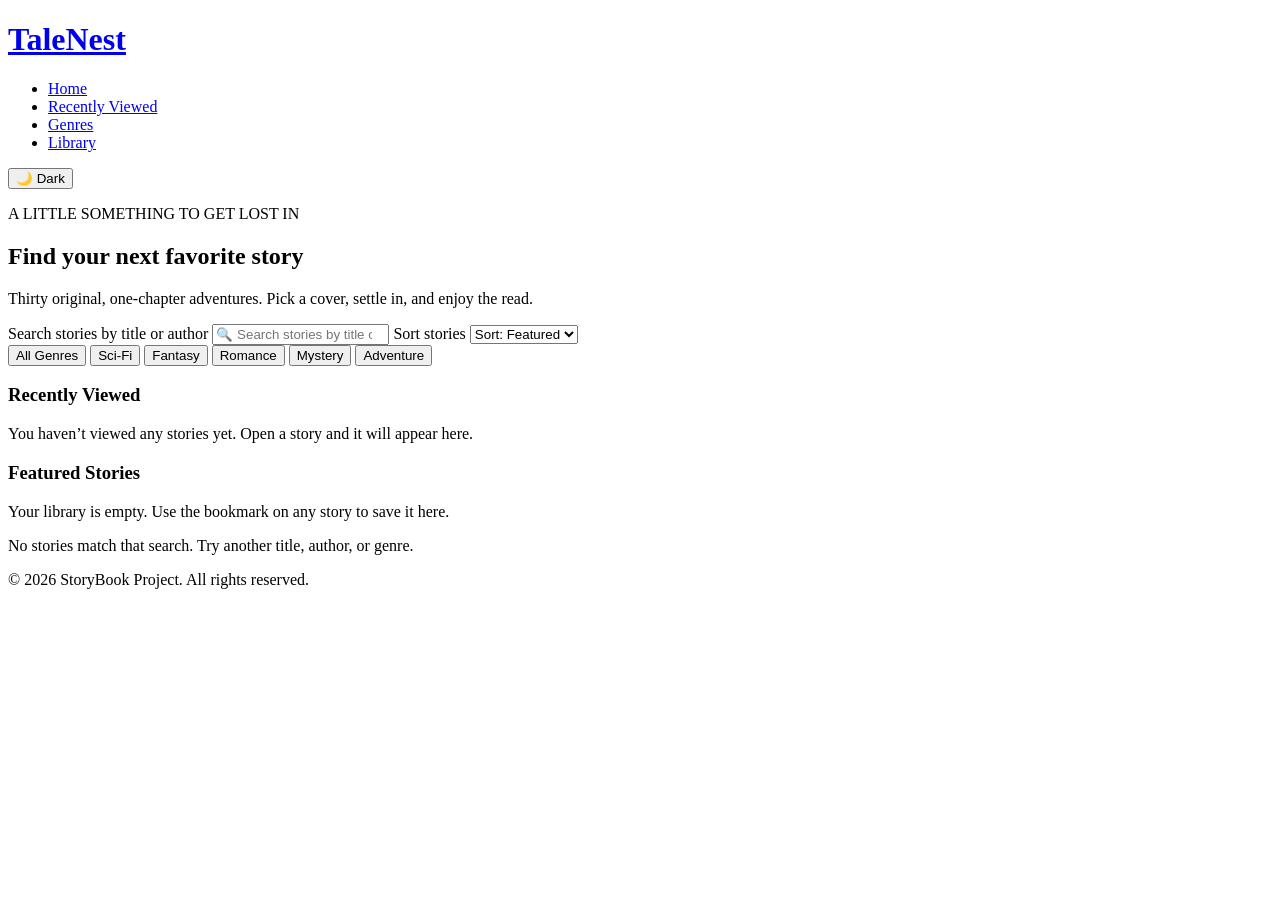
==== index.html @ 7dba5197 "Add files via upload" ====
<!DOCTYPE html>
<html lang="en">
<head>
  <meta charset="UTF-8">
  <meta name="viewport" content="width=device-width, initial-scale=1.0">
  <meta name="description" content="Browse a library of original single-chapter stories across five genres.">
  <title>StoryBook Library</title>
  <link rel="stylesheet" href="css/style.css?v=20261018">
</head>
<body>
  <header>
    <h1><a href="index.html">TaleNest</a></h1>
    <nav aria-label="Main navigation">
      <ul>
        <li><a href="#home" id="nav-home" class="active">Home</a></li>
        <li><a href="#recent" id="nav-recent">Recently Viewed</a></li>
        <li><a href="#genre-filter-container" id="nav-genres">Genres</a></li>
        <li><a href="#library" id="nav-library">Library</a></li>
      </ul>
      <button id="theme-toggle" type="button">🌙 Dark</button>
    </nav>
  </header>

  <main id="home">
    <section class="hero" id="hero-section">
      <p class="eyebrow">A LITTLE SOMETHING TO GET LOST IN</p>
      <h2>Find your next favorite story</h2>
      <p>Thirty original, one-chapter adventures. Pick a cover, settle in, and enjoy the read.</p>
    </section>

    <div class="search-container" id="search-container">
      <label class="visually-hidden" for="search-input">Search stories by title or author</label>
      <input type="search" id="search-input" placeholder="🔍 Search stories by title or author...">
      <label class="visually-hidden" for="sort-select">Sort stories</label>
      <select id="sort-select" aria-label="Sort stories">
        <option value="featured">Sort: Featured</option>
        <option value="title-asc">Title: A to Z</option>
        <option value="title-desc">Title: Z to A</option>
        <option value="author-asc">Author: A to Z</option>
        <option value="genre-asc">Genre: A to Z</option>
      </select>
    </div>

    <div id="genre-filter-container" class="genre-filter-bar hidden" aria-label="Filter by genre">
      <button class="genre-pill active" data-genre="all" type="button">All Genres</button>
      <button class="genre-pill" data-genre="Sci-Fi" type="button">Sci-Fi</button>
      <button class="genre-pill" data-genre="Fantasy" type="button">Fantasy</button>
      <button class="genre-pill" data-genre="Romance" type="button">Romance</button>
      <button class="genre-pill" data-genre="Mystery" type="button">Mystery</button>
      <button class="genre-pill" data-genre="Adventure" type="button">Adventure</button>
    </div>

    <section class="catalog-section hidden" id="recent-section" aria-labelledby="recent-title">
      <h3 id="recent-title">Recently Viewed</h3>
      <div class="book-grid" id="recent-grid"></div>
      <p id="empty-recent" class="empty-state hidden">You haven’t viewed any stories yet. Open a story and it will appear here.</p>
    </section>

    <section class="catalog-section" id="library" aria-labelledby="catalog-title">
      <h3 id="catalog-title">Featured Stories</h3>
      <div id="empty-library" class="empty-state hidden">
        <p>Your library is empty. Use the bookmark on any story to save it here.</p>
      </div>
      <div class="book-grid" id="book-grid" aria-live="polite"></div>
      <p id="no-results" class="empty-state hidden">No stories match that search. Try another title, author, or genre.</p>
    </section>
  </main>

  <footer>
    <p>&copy; 2026 StoryBook Project. All rights reserved.</p>
  </footer>

  <script src="js/script.js?v=12"></script>
</body>
</html>
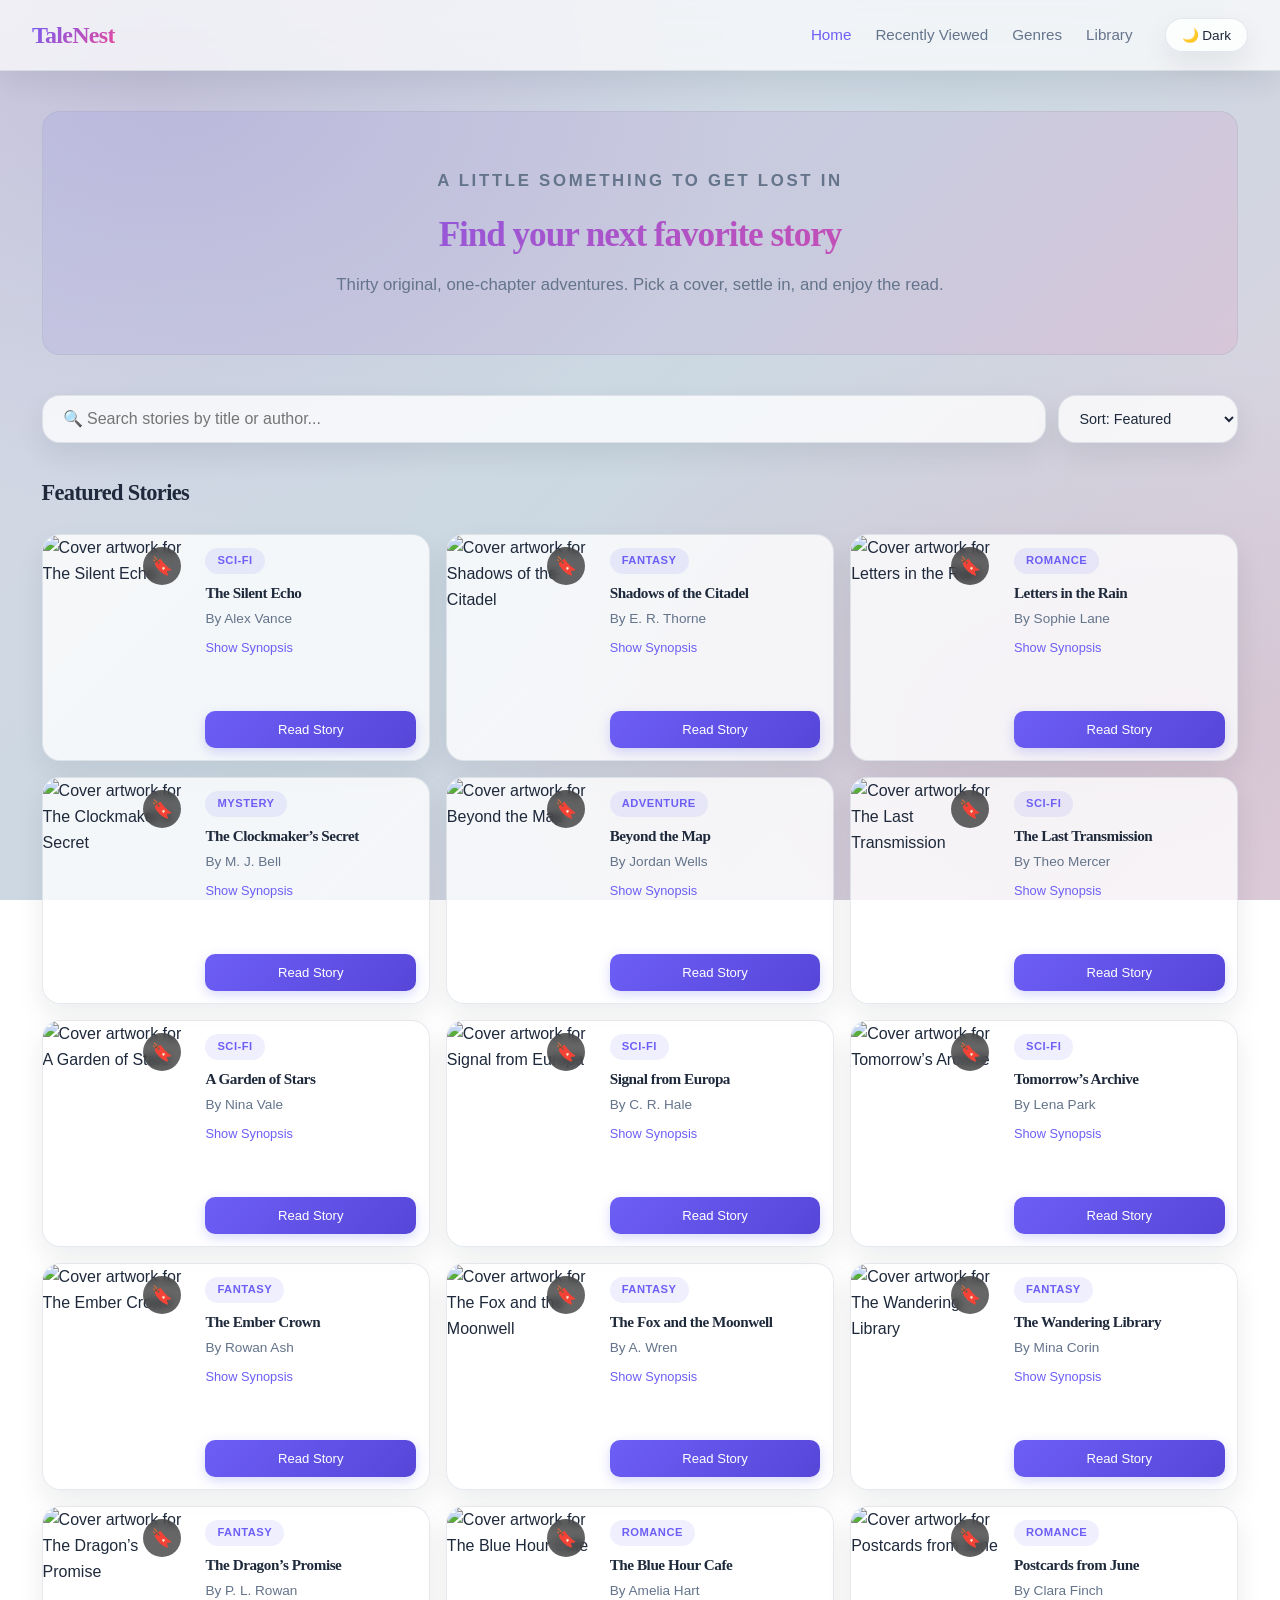
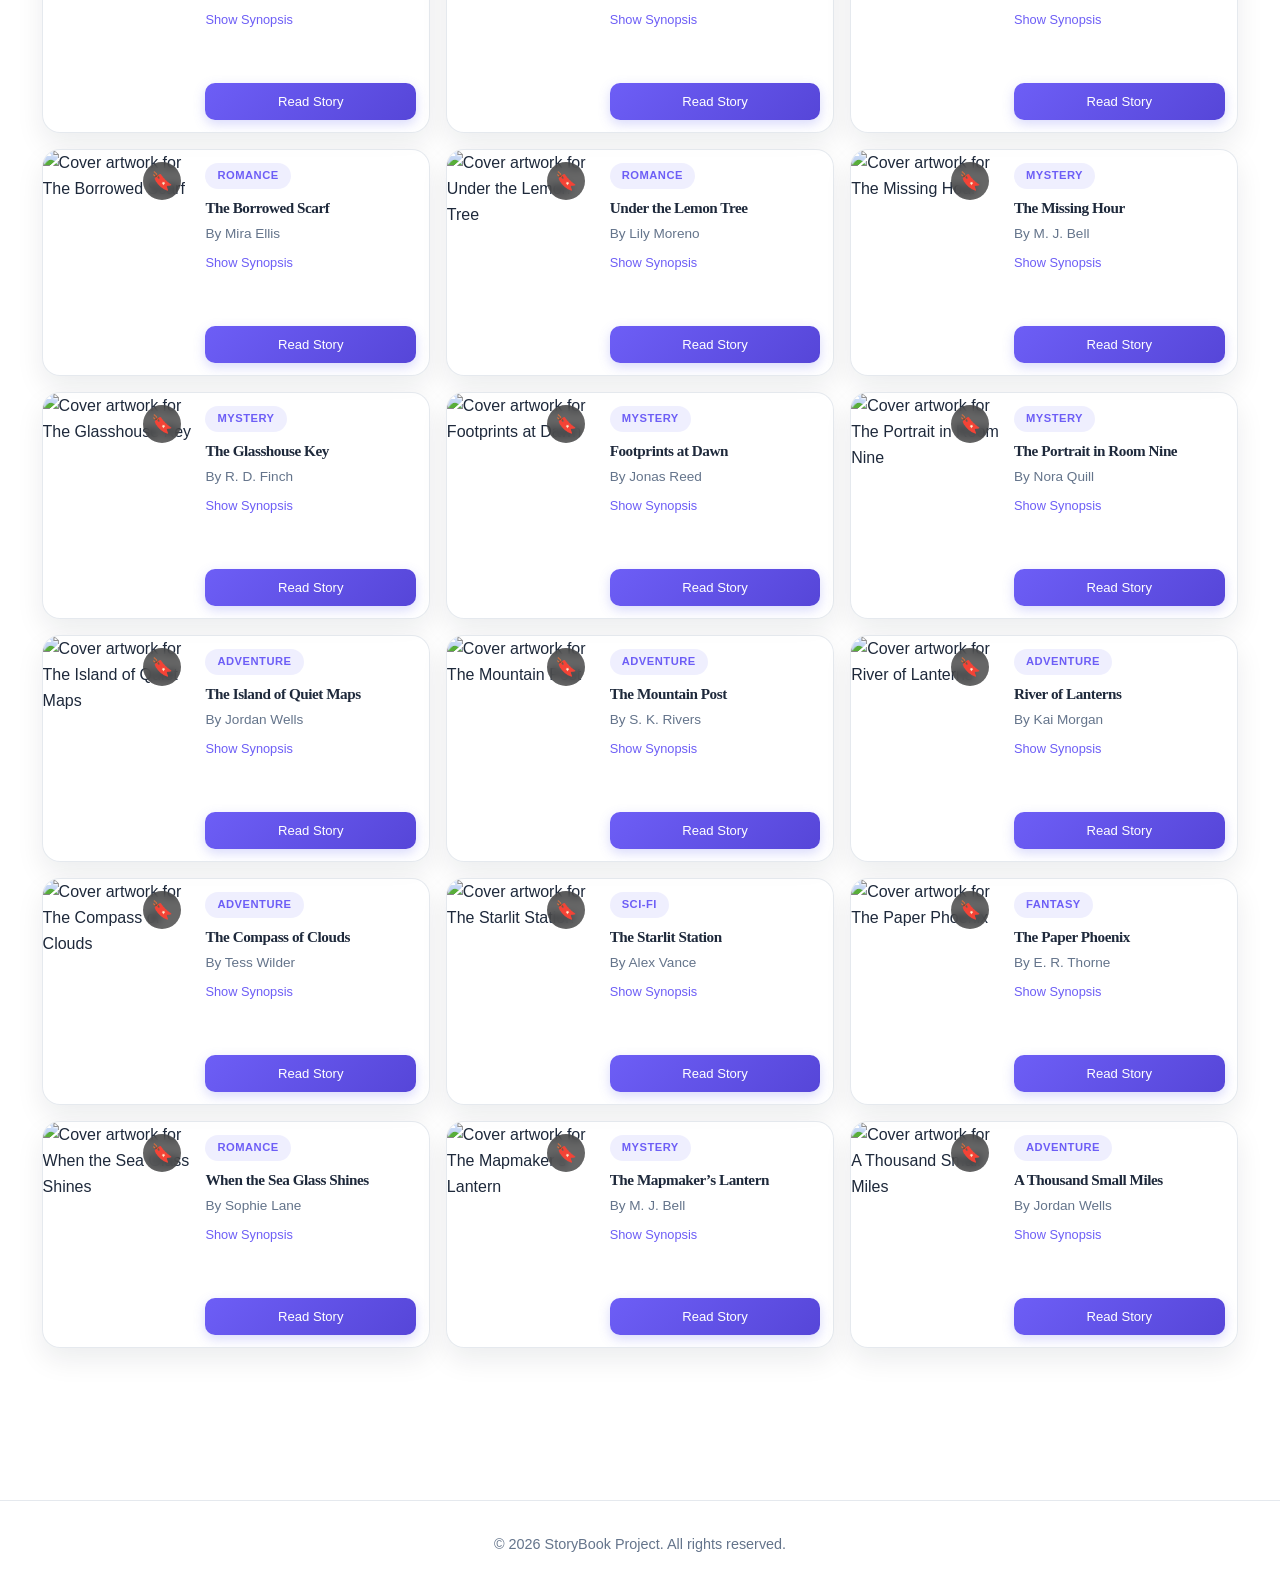
==== commit 1dbef8a2: "Fix GitHub Pages asset paths" ====
--- a/index.html
+++ b/index.html
@@ -5,7 +5,7 @@
   <meta name="viewport" content="width=device-width, initial-scale=1.0">
   <meta name="description" content="Browse a library of original single-chapter stories across five genres.">
   <title>StoryBook Library</title>
-  <link rel="stylesheet" href="css/style.css?v=20261018">
+  <link rel="stylesheet" href="style.css?v=20261018">
 </head>
 <body>
   <header>
@@ -70,6 +70,6 @@
     <p>&copy; 2026 StoryBook Project. All rights reserved.</p>
   </footer>
 
-  <script src="js/script.js?v=12"></script>
+  <script src="script.js?v=12"></script>
 </body>
 </html>
--- a/style.css
+++ b/style.css
@@ -0,0 +1,926 @@
+@import url('https://fonts.googleapis.com/css2?family=Playfair+Display:wght@600;700;800&family=Poppins:wght@300;400;500;600;700&display=swap');
+
+html {
+  scroll-behavior: smooth;
+}
+
+:root {
+  --bg-color: #d9deeb;
+  --bg-gradient: radial-gradient(ellipse at 12% 8%, rgba(153, 136, 190, 0.28), transparent 38%),
+    radial-gradient(ellipse at 88% 82%, rgba(190, 145, 169, 0.24), transparent 40%),
+    linear-gradient(135deg, #d7d8e6 0%, #cbd8e2 48%, #e0d2df 100%);
+  --card-bg: rgba(255, 255, 255, 0.78);
+  --header-bg: rgba(255, 255, 255, 0.7);
+  --text-main: #1e293b;
+  --text-muted: #64748b;
+  --primary: #6d5ef6;
+  --primary-hover: #5646d8;
+  --accent: #ec4899;
+  --border-color: rgba(148, 163, 184, 0.24);
+  --shadow-sm: 0 12px 28px rgba(15, 23, 42, 0.08);
+  --shadow-lg: 0 24px 50px rgba(79, 70, 229, 0.12);
+  --radius: 18px;
+  --transition: all 0.35s cubic-bezier(0.4, 0, 0.2, 1);
+}
+
+body.dark-mode {
+  --bg-color: #0b1220;
+  --bg-gradient: radial-gradient(circle at top left, rgba(129, 140, 248, 0.18), transparent 30%),
+    radial-gradient(circle at bottom right, rgba(244, 114, 182, 0.12), transparent 24%),
+    linear-gradient(135deg, #0b1220 0%, #111827 48%, #0f172a 100%);
+  --card-bg: rgba(15, 23, 42, 0.8);
+  --header-bg: rgba(15, 23, 42, 0.72);
+  --text-main: #e2e8f0;
+  --text-muted: #94a3b8;
+  --primary: #8b9cff;
+  --primary-hover: #6d5ef6;
+  --accent: #f472b6;
+  --border-color: rgba(148, 163, 184, 0.2);
+  --shadow-sm: 0 12px 28px rgba(2, 6, 23, 0.3);
+  --shadow-lg: 0 24px 50px rgba(15, 23, 42, 0.42);
+}
+
+/* Sepia Reading Theme */
+body.sepia-mode {
+  --bg-color: #f6ead2;
+  --bg-gradient: radial-gradient(circle at top left, rgba(184, 109, 54, 0.12), transparent 30%),
+    linear-gradient(135deg, #fdf5ea 0%, #f8ebd3 42%, #f1dfc2 100%);
+  --card-bg: rgba(255, 249, 239, 0.8);
+  --header-bg: rgba(255, 249, 239, 0.72);
+  --text-main: #4a3b32;
+  --text-muted: #7c685b;
+  --border-color: rgba(144, 102, 58, 0.22);
+}
+
+* {
+  box-sizing: border-box;
+  margin: 0;
+  padding: 0;
+}
+
+body {
+  min-height: 100vh;
+  display: flex;
+  flex-direction: column;
+  font-family: 'Poppins', 'Segoe UI', sans-serif;
+  background: var(--bg-gradient);
+  background-attachment: fixed;
+  color: var(--text-main);
+  line-height: 1.6;
+  transition: background-color 0.4s ease, color 0.4s ease, background 0.4s ease;
+}
+
+h1, h2, h3, h4 {
+  font-family: 'Playfair Display', Georgia, serif;
+  letter-spacing: -0.03em;
+}
+
+/* Reading Progress Bar */
+#progress-bar {
+  position: fixed;
+  top: 0;
+  left: 0;
+  height: 4px;
+  background: linear-gradient(135deg, var(--primary), var(--accent));
+  width: 0%;
+  z-index: 1000;
+  transition: width 0.1s ease-out;
+}
+
+/* Glassmorphism Header */
+body > header {
+  position: sticky;
+  top: 0;
+  z-index: 100;
+  background-color: var(--header-bg);
+  backdrop-filter: blur(12px);
+  -webkit-backdrop-filter: blur(12px);
+  border-bottom: 1px solid var(--border-color);
+  padding: 1rem 2rem;
+  display: flex;
+  justify-content: space-between;
+  align-items: center;
+  box-shadow: var(--shadow-sm);
+  transition: var(--transition);
+}
+
+body > header h1 {
+  font-size: 1.5rem;
+  font-weight: 700;
+  background: linear-gradient(135deg, var(--primary), var(--accent));
+  background-clip: text;
+  -webkit-background-clip: text;
+  -webkit-text-fill-color: transparent;
+}
+
+body > header h1 a {
+  color: inherit;
+  text-decoration: none;
+}
+
+.brand {
+  display: flex;
+  flex-direction: column;
+  align-items: flex-start;
+  line-height: 1.2;
+}
+
+.brand .back-link {
+  margin: 0.2rem 0 0;
+  font-size: 0.75rem;
+  transform: translateY(1.1rem);
+}
+
+.visually-hidden {
+  position: absolute;
+  width: 1px;
+  height: 1px;
+  padding: 0;
+  margin: -1px;
+  overflow: hidden;
+  clip: rect(0, 0, 0, 0);
+  white-space: nowrap;
+  border: 0;
+}
+
+.eyebrow {
+  color: var(--primary);
+  font-size: 0.75rem;
+  font-weight: 600;
+  letter-spacing: 0.16em;
+  margin-bottom: 0.75rem;
+}
+
+nav {
+  display: flex;
+  align-items: center;
+  gap: 2rem;
+}
+
+nav ul {
+  display: flex;
+  list-style: none;
+  gap: 1.5rem;
+}
+
+nav a {
+  text-decoration: none;
+  color: var(--text-muted);
+  font-weight: 500;
+  font-size: 0.95rem;
+  transition: color 0.25s ease;
+  cursor: pointer;
+}
+
+nav a:hover, nav a.active {
+  color: var(--primary);
+}
+
+/* Theme Toggle Button */
+#theme-toggle {
+  background: var(--card-bg);
+  border: 1px solid var(--border-color);
+  color: var(--text-main);
+  padding: 0.5rem 1rem;
+  border-radius: 50px;
+  cursor: pointer;
+  font-weight: 500;
+  font-size: 0.85rem;
+  display: flex;
+  align-items: center;
+  gap: 0.4rem;
+  box-shadow: var(--shadow-sm);
+  transition: var(--transition);
+}
+
+#theme-toggle:hover {
+  border-color: var(--primary);
+  transform: translateY(-2px);
+}
+
+/* Main Container */
+main {
+  width: 100%;
+  max-width: 96%;
+  margin: 2.5rem auto;
+  padding: 0 1rem;
+}
+
+/* Instant Search Bar */
+.search-container {
+  display: flex;
+  gap: 0.75rem;
+  margin-bottom: 2rem;
+}
+
+.search-container.hidden {
+  display: none;
+}
+
+.search-container input {
+  flex: 1;
+  min-width: 0;
+  padding: 0.85rem 1.25rem;
+  border-radius: var(--radius);
+  border: 1px solid var(--border-color);
+  background-color: var(--card-bg);
+  color: var(--text-main);
+  font-family: 'Poppins', sans-serif;
+  font-size: 1rem;
+  box-shadow: var(--shadow-sm);
+  transition: var(--transition);
+}
+
+.search-container select {
+  min-width: 180px;
+  padding: 0.85rem 1rem;
+  border-radius: var(--radius);
+  border: 1px solid var(--border-color);
+  background-color: var(--card-bg);
+  color: var(--text-main);
+  font-family: 'Poppins', 'Segoe UI', sans-serif;
+  font-size: 0.9rem;
+  box-shadow: var(--shadow-sm);
+  cursor: pointer;
+  transition: var(--transition);
+}
+
+.search-container input:focus,
+.search-container select:focus {
+  outline: none;
+  border-color: var(--primary);
+  box-shadow: 0 0 0 3px rgba(99, 102, 241, 0.15);
+}
+
+/* Animated Hero Section */
+@keyframes heroFloat {
+  0% { transform: translateY(0px); box-shadow: 0 10px 30px rgba(99, 102, 241, 0.08); }
+  50% { transform: translateY(-6px); box-shadow: 0 20px 40px rgba(99, 102, 241, 0.15); }
+  100% { transform: translateY(0px); box-shadow: 0 10px 30px rgba(99, 102, 241, 0.08); }
+}
+
+@keyframes gradientShift {
+  0% { background-position: 0% 50%; }
+  50% { background-position: 100% 50%; }
+  100% { background-position: 0% 50%; }
+}
+
+.hero {
+  text-align: center;
+  margin-bottom: 2.5rem;
+  padding: 3.5rem 1.5rem;
+  background: linear-gradient(135deg, rgba(99, 102, 241, 0.1), rgba(236, 72, 153, 0.1), rgba(129, 140, 248, 0.08));
+  background-size: 200% 200%;
+  animation: gradientShift 8s ease infinite, heroFloat 5s ease-in-out infinite;
+  border-radius: var(--radius);
+  border: 1px solid var(--border-color);
+  transition: var(--transition);
+}
+
+.hero.hidden {
+  display: none;
+}
+
+.hero h2 {
+  font-size: 2.2rem;
+  font-weight: 700;
+  margin-bottom: 0.5rem;
+  background: linear-gradient(135deg, var(--primary), var(--accent));
+  background-clip: text;
+  -webkit-background-clip: text;
+  -webkit-text-fill-color: transparent;
+}
+
+.hero p {
+  color: var(--text-muted);
+  font-size: 1.05rem;
+}
+
+/* Genre Filter Bar */
+.genre-filter-bar {
+  display: flex;
+  gap: 0.75rem;
+  margin-bottom: 2rem;
+  flex-wrap: wrap;
+  transition: var(--transition);
+}
+
+.genre-filter-bar.hidden {
+  display: none;
+}
+
+.genre-pill {
+  background-color: var(--card-bg);
+  border: 1px solid var(--border-color);
+  color: var(--text-muted);
+  padding: 0.5rem 1.25rem;
+  border-radius: 50px;
+  cursor: pointer;
+  font-weight: 500;
+  font-size: 0.9rem;
+  transition: var(--transition);
+}
+
+.genre-pill:hover, .genre-pill.active {
+  background-color: var(--primary);
+  color: #fff;
+  border-color: var(--primary);
+}
+
+/* Empty State Message */
+.empty-state {
+  text-align: center;
+  padding: 4rem 1rem;
+  color: var(--text-muted);
+  font-size: 1.1rem;
+  background: var(--card-bg);
+  border: 1px dashed var(--border-color);
+  border-radius: var(--radius);
+  margin-top: 1rem;
+}
+
+.empty-state.hidden {
+  display: none;
+}
+
+/* Catalog Grid */
+.catalog-section {
+  margin-bottom: 3rem;
+}
+
+.catalog-section.hidden {
+  display: none;
+}
+
+.catalog-section h3 {
+  font-size: 1.4rem;
+  font-weight: 600;
+  margin-bottom: 1.5rem;
+}
+
+.book-grid {
+  display: grid;
+  grid-template-columns: repeat(auto-fit, minmax(280px, 1fr));
+  gap: 2rem;
+}
+
+#recent-grid,
+#book-grid {
+  grid-template-columns: repeat(auto-fill, minmax(min(100%, 360px), 1fr));
+  gap: 1rem;
+}
+
+/* Modern Book Cards */
+.book-card {
+  background-color: var(--card-bg);
+  border-radius: var(--radius);
+  border: 1px solid var(--border-color);
+  box-shadow: var(--shadow-sm);
+  overflow: hidden;
+  display: flex;
+  flex-direction: column;
+  transition: var(--transition);
+}
+
+.book-card.hidden {
+  display: none;
+}
+
+.recent-book-card,
+#book-grid .book-card {
+  flex-direction: row;
+  min-height: 225px;
+}
+
+.recent-book-card .book-cover-wrapper,
+#book-grid .book-cover-wrapper {
+  width: 150px;
+  height: auto;
+  aspect-ratio: 2 / 3;
+}
+
+.recent-book-card .book-cover,
+#book-grid .book-cover {
+  width: 100%;
+  height: 100%;
+  object-fit: cover;
+}
+
+.recent-book-card .book-info,
+#book-grid .book-info {
+  min-width: 0;
+  padding: 0.8rem;
+  justify-content: center;
+}
+
+.recent-book-card .genre-tag,
+#book-grid .genre-tag {
+  margin-bottom: 0.4rem;
+}
+
+.recent-book-card .book-info h4,
+#book-grid .book-info h4 {
+  font-size: 0.95rem;
+}
+
+.recent-book-card .author,
+#book-grid .author {
+  margin-bottom: 0.65rem;
+}
+
+.recent-book-card .read-btn,
+#book-grid .read-btn {
+  padding: 0.5rem 0.7rem;
+  font-size: 0.82rem;
+}
+
+.book-card:hover {
+  transform: translateY(-8px);
+  box-shadow: var(--shadow-lg);
+  border-color: var(--primary);
+}
+
+.book-cover-wrapper {
+  position: relative;
+  overflow: hidden;
+  width: 100%;
+  height: auto;
+  aspect-ratio: 2 / 3;
+  flex: 0 0 auto;
+}
+
+.book-cover {
+  display: block;
+  width: 100%;
+  height: auto;
+  transition: transform 0.6s cubic-bezier(0.25, 1, 0.5, 1);
+}
+
+.book-card:hover .book-cover {
+  transform: scale(1.08);
+}
+
+/* Bookmark Button on Cover */
+.bookmark-btn {
+  position: absolute;
+  top: 12px;
+  right: 12px;
+  background: rgba(0, 0, 0, 0.6);
+  border: none;
+  font-size: 1.1rem;
+  cursor: pointer;
+  width: 38px;
+  height: 38px;
+  border-radius: 50%;
+  display: flex;
+  align-items: center;
+  justify-content: center;
+  transition: var(--transition);
+  backdrop-filter: blur(4px);
+}
+
+.bookmark-btn:hover {
+  transform: scale(1.1);
+  background: rgba(0, 0, 0, 0.8);
+}
+
+.bookmark-btn.saved {
+  background: var(--accent);
+}
+
+.book-info {
+  padding: 1.25rem;
+  display: flex;
+  flex-direction: column;
+  flex-grow: 1;
+}
+
+.genre-tag {
+  display: inline-block;
+  background-color: rgba(99, 102, 241, 0.1);
+  color: var(--primary);
+  font-size: 0.7rem;
+  font-weight: 600;
+  text-transform: uppercase;
+  letter-spacing: 0.5px;
+  padding: 0.25rem 0.75rem;
+  border-radius: 20px;
+  width: fit-content;
+  margin-bottom: 0.75rem;
+}
+
+.book-info h4 {
+  font-size: 1.1rem;
+  font-weight: 600;
+  margin-bottom: 0.2rem;
+  color: var(--text-main);
+  white-space: nowrap;
+  overflow: hidden;
+  text-overflow: ellipsis;
+}
+
+.author {
+  font-size: 0.85rem;
+  color: var(--text-muted);
+  margin-bottom: 1rem;
+}
+
+.toggle-synopsis-btn {
+  background: none;
+  border: none;
+  color: var(--primary);
+  cursor: pointer;
+  font-size: 0.8rem;
+  font-weight: 500;
+  text-align: left;
+  padding: 0;
+  margin-bottom: 0.5rem;
+  transition: opacity 0.2s;
+}
+
+.toggle-synopsis-btn:hover {
+  opacity: 0.8;
+  text-decoration: underline;
+}
+
+.synopsis {
+  font-size: 0.85rem;
+  color: var(--text-muted);
+  margin-bottom: 1rem;
+  max-height: 120px;
+  opacity: 1;
+  overflow: hidden;
+  transition: max-height 0.4s ease, opacity 0.4s ease, margin 0.4s ease;
+}
+
+.synopsis.hidden {
+  max-height: 0;
+  opacity: 0;
+  margin-bottom: 0;
+}
+
+/* Action Buttons */
+.read-btn, .action-btn {
+  display: block;
+  width: 100%;
+  background: linear-gradient(135deg, var(--primary), var(--primary-hover));
+  color: #fff;
+  border: none;
+  padding: 0.7rem 1rem;
+  border-radius: 10px;
+  cursor: pointer;
+  text-align: center;
+  text-decoration: none;
+  font-weight: 500;
+  font-size: 0.9rem;
+  box-shadow: 0 4px 12px rgba(99, 102, 241, 0.25);
+  transition: var(--transition);
+  margin-top: auto;
+}
+
+.read-btn:hover, .action-btn:hover {
+  opacity: 0.92;
+  box-shadow: 0 6px 16px rgba(99, 102, 241, 0.4);
+  transform: translateY(-1px);
+}
+
+.read-btn:active, .action-btn:active {
+  transform: scale(0.97);
+}
+
+/* Reader Customization Toolbar */
+.back-link {
+  display: flex;
+  align-items: center;
+  width: fit-content;
+  color: var(--primary);
+  font-size: 0.9rem;
+  font-weight: 600;
+  text-decoration: none;
+  transition: var(--transition);
+}
+
+.back-link:hover {
+  color: var(--primary-hover);
+  transform: translate(-3px, 1.1rem);
+}
+
+.reader-toolbar {
+  background-color: var(--card-bg);
+  border: 1px solid var(--border-color);
+  border-radius: var(--radius);
+  padding: 0.75rem 1.25rem;
+  margin: 0 auto 2rem;
+  display: flex;
+  justify-content: center;
+  align-items: center;
+  flex-wrap: wrap;
+  gap: 0.75rem;
+  box-shadow: var(--shadow-sm);
+  width: fit-content;
+  max-width: 100%;
+}
+
+.reader-toolbar span {
+  font-size: 0.85rem;
+  font-weight: 500;
+  color: var(--text-muted);
+  margin-right: 0.5rem;
+}
+
+.font-controls, .theme-controls {
+  display: flex;
+  align-items: center;
+  gap: 0.5rem;
+}
+
+.font-controls {
+  justify-content: center;
+  flex-wrap: wrap;
+}
+
+.font-controls span {
+  margin-right: 0.15rem;
+}
+
+.toolbar-btn, .mode-btn {
+  background: var(--bg-color);
+  border: 1px solid var(--border-color);
+  color: var(--text-main);
+  padding: 0.35rem 0.75rem;
+  border-radius: 8px;
+  cursor: pointer;
+  font-size: 0.85rem;
+  font-weight: 500;
+  transition: var(--transition);
+}
+
+.toolbar-btn:hover, .mode-btn:hover {
+  border-color: var(--primary);
+  color: var(--primary);
+}
+
+.mode-btn.active {
+  background: var(--primary);
+  color: #fff;
+  border-color: var(--primary);
+}
+
+/* Story Reading Page Layout */
+.story-reading-area {
+  background-color: var(--card-bg);
+  padding: 3rem;
+  border-radius: var(--radius);
+  border: 1px solid var(--border-color);
+  box-shadow: var(--shadow-lg);
+  max-width: 900px;
+  margin: 0 auto;
+}
+
+.story-header {
+  position: static;
+  display: block;
+  background: transparent;
+  border-bottom: 1px solid var(--border-color);
+  padding-bottom: 1.5rem;
+  margin-bottom: 2rem;
+  box-shadow: none;
+}
+
+.story-header h2 {
+  font-size: 2rem;
+  font-weight: 700;
+  margin-bottom: 0.5rem;
+}
+
+.story-banner {
+  width: 100%;
+  max-height: 400px;
+  object-fit: cover;
+  border-radius: var(--radius);
+  margin: 1.5rem 0 0.5rem 0;
+  box-shadow: var(--shadow-sm);
+}
+
+figcaption {
+  font-size: 0.8rem;
+  color: var(--text-muted);
+  text-align: center;
+  margin-bottom: 2rem;
+}
+
+.chapter-content h3 {
+  font-size: 1.3rem;
+  font-weight: 600;
+  margin-bottom: 1rem;
+  color: var(--primary);
+}
+
+.chapter-content p {
+  margin-bottom: 1.5rem;
+  font-size: 1.05rem;
+  color: var(--text-main);
+  line-height: 1.8;
+  transition: font-size 0.2s ease;
+}
+
+.no-comments {
+  color: var(--text-muted);
+  font-size: 0.9rem;
+}
+
+.interactive-controls {
+  margin-top: 2rem;
+  display: flex;
+  justify-content: flex-start;
+}
+
+#like-btn {
+  width: auto;
+  padding: 0.75rem 1.5rem;
+}
+
+/* Comments Section */
+.comments-section {
+  margin-top: 3rem;
+  border-top: 1px solid var(--border-color);
+  padding-top: 2rem;
+}
+
+.comments-section h3 {
+  font-size: 1.3rem;
+  margin-bottom: 1.5rem;
+}
+
+.comment-form {
+  display: flex;
+  flex-direction: column;
+  gap: 1rem;
+  margin-bottom: 2rem;
+}
+
+.comment-form input, .comment-form textarea {
+  width: 100%;
+  padding: 0.75rem 1rem;
+  border-radius: 10px;
+  border: 1px solid var(--border-color);
+  background-color: var(--bg-color);
+  color: var(--text-main);
+  font-family: 'Poppins', sans-serif;
+  font-size: 0.95rem;
+}
+
+.comment-form input:focus, .comment-form textarea:focus {
+  outline: none;
+  border-color: var(--primary);
+}
+
+.comment-form button {
+  width: fit-content;
+  padding: 0.6rem 1.5rem;
+}
+
+.comments-list {
+  display: flex;
+  flex-direction: column;
+  gap: 1rem;
+}
+
+.comment-item {
+  background-color: var(--bg-color);
+  border: 1px solid var(--border-color);
+  padding: 1rem;
+  border-radius: 10px;
+}
+
+.comment-header {
+  display: flex;
+  justify-content: space-between;
+  margin-bottom: 0.4rem;
+  font-size: 0.85rem;
+}
+
+.comment-author {
+  font-weight: 600;
+  color: var(--primary);
+}
+
+.comment-date {
+  color: var(--text-muted);
+}
+
+.comment-text {
+  font-size: 0.95rem;
+  color: var(--text-main);
+}
+
+/* Footer */
+footer {
+  text-align: center;
+  padding: 2rem;
+  background-color: var(--card-bg);
+  border-top: 1px solid var(--border-color);
+  margin-top: 4rem;
+  color: var(--text-muted);
+  font-size: 0.9rem;
+}
+
+@media (max-width: 640px) {
+  body > header {
+    padding: 0.85rem 1rem;
+    align-items: flex-start;
+    gap: 0.75rem;
+  }
+
+  header h1 {
+    font-size: 1.25rem;
+  }
+
+  nav {
+    gap: 0.75rem;
+    flex-wrap: wrap;
+    justify-content: flex-end;
+  }
+
+  nav ul {
+    gap: 0.8rem;
+  }
+
+  nav a {
+    font-size: 0.82rem;
+  }
+
+  #theme-toggle {
+    padding: 0.4rem 0.75rem;
+  }
+
+  main {
+    max-width: 100%;
+    margin: 1.5rem auto;
+  }
+
+  .hero {
+    padding: 2.5rem 1rem;
+  }
+
+  .hero h2 {
+    font-size: 1.8rem;
+  }
+
+  .search-container {
+    flex-direction: column;
+  }
+
+  .search-container select {
+    width: 100%;
+  }
+
+  .book-grid {
+    grid-template-columns: repeat(auto-fit, minmax(220px, 1fr));
+    gap: 1rem;
+  }
+
+  #recent-grid,
+  #book-grid {
+    grid-template-columns: minmax(0, 1fr);
+  }
+
+  .recent-book-card .book-cover-wrapper,
+  #book-grid .book-cover-wrapper {
+    width: 120px;
+  }
+
+  .book-cover-wrapper {
+    aspect-ratio: 2 / 3;
+  }
+
+  .story-reading-area {
+    padding: 1.5rem;
+  }
+
+  .reader-toolbar {
+    padding: 0.7rem 0.85rem;
+    gap: 0.5rem;
+  }
+
+  .font-controls {
+    gap: 0.4rem;
+  }
+
+  .toolbar-btn {
+    min-width: 42px;
+    min-height: 38px;
+  }
+}
+
+@media (prefers-reduced-motion: reduce) {
+  html {
+    scroll-behavior: auto;
+  }
+
+  *, *::before, *::after {
+    animation-duration: 0.01ms !important;
+    animation-iteration-count: 1 !important;
+    transition-duration: 0.01ms !important;
+  }
+}
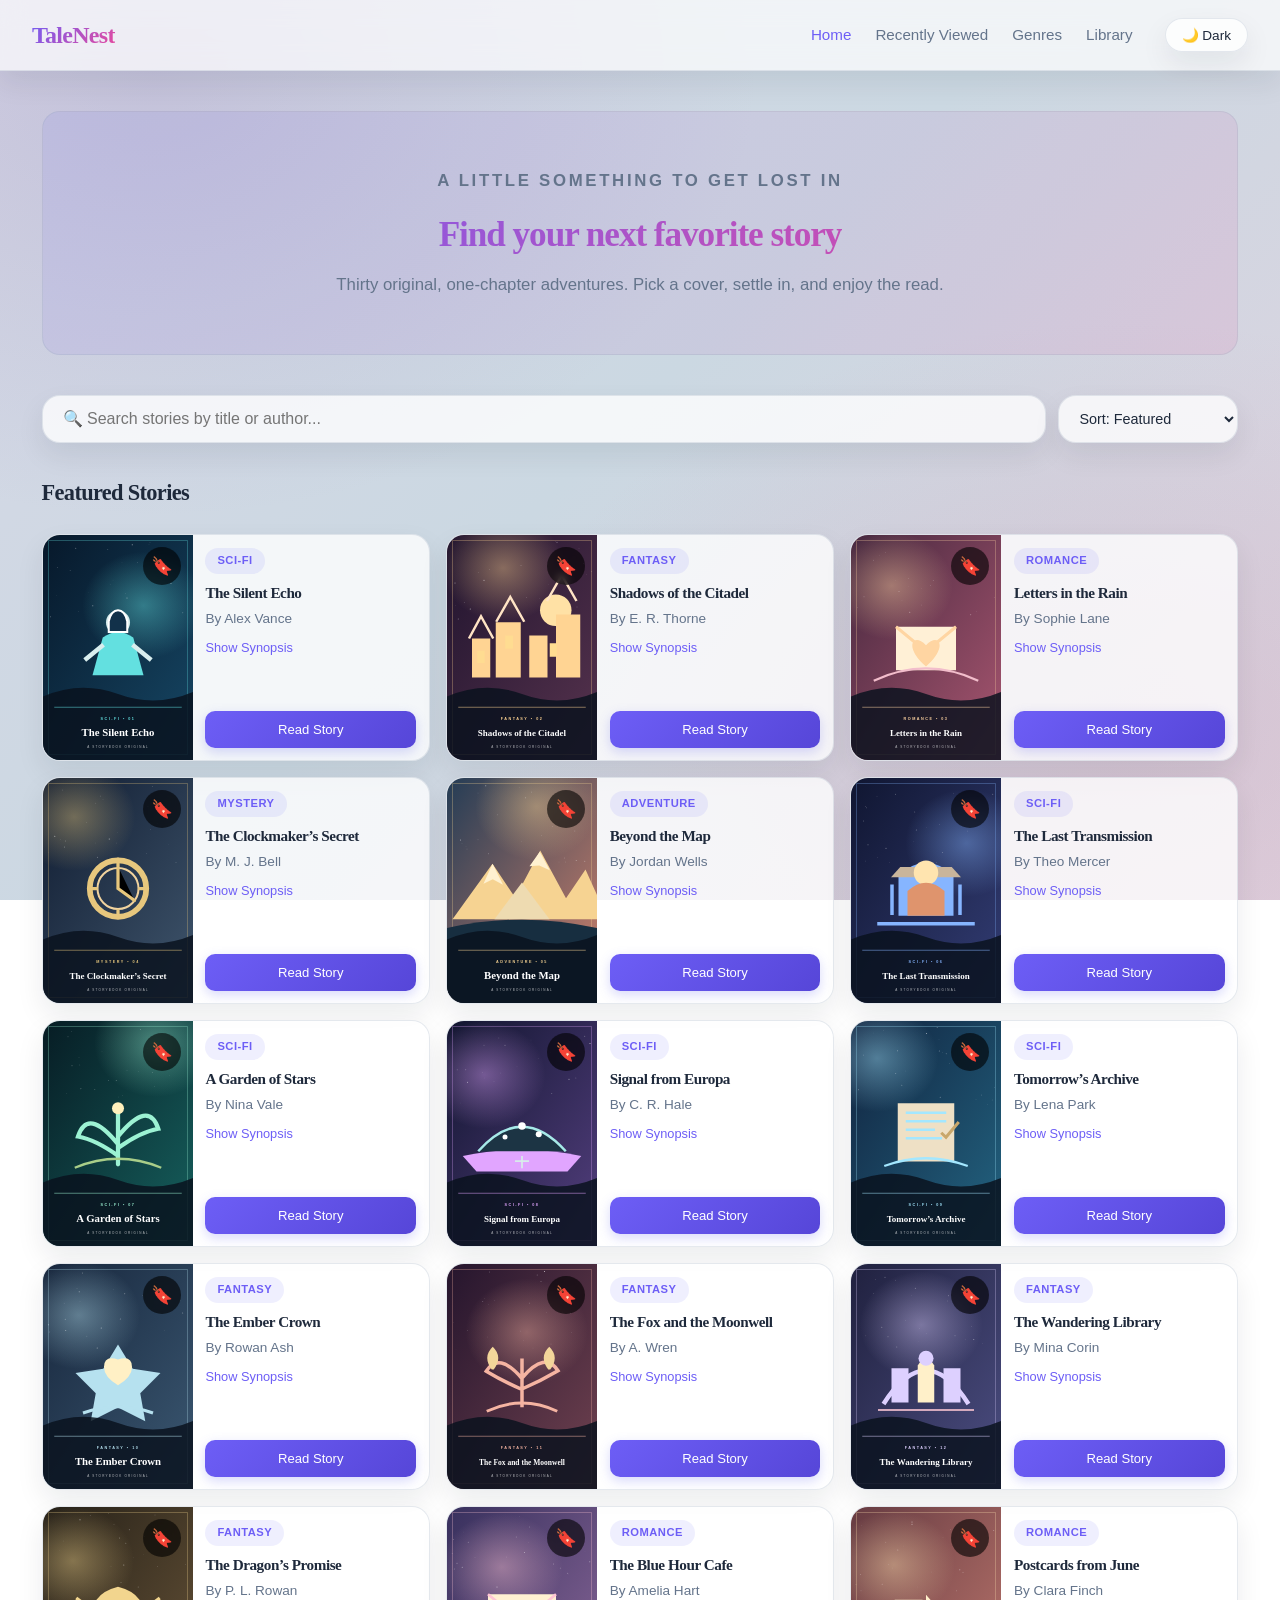
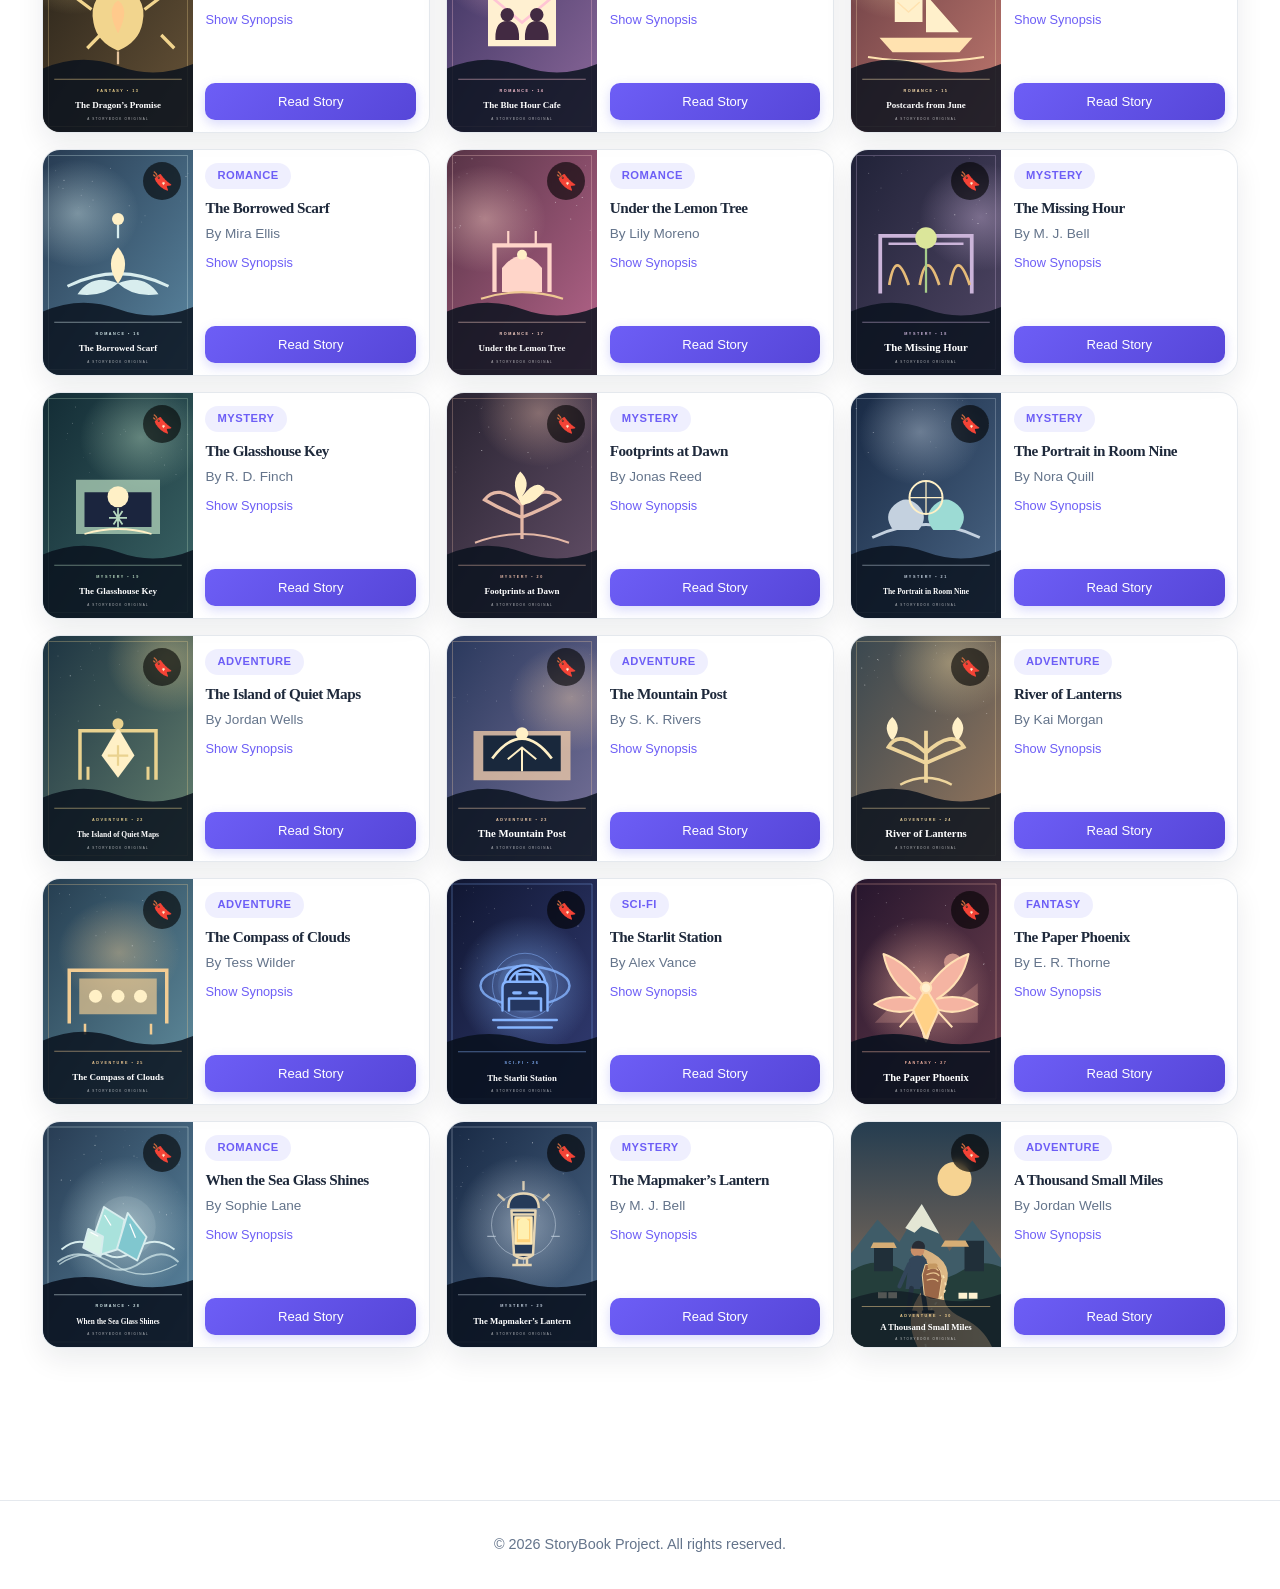
==== commit c9c5d82f: "Bust GitHub Pages script cache Updated the script version from 12 to 13." ====
--- a/index.html
+++ b/index.html
@@ -70,6 +70,6 @@
     <p>&copy; 2026 StoryBook Project. All rights reserved.</p>
   </footer>
 
-  <script src="script.js?v=12"></script>
+  <script src="script.js?v=13"></script>
 </body>
 </html>
